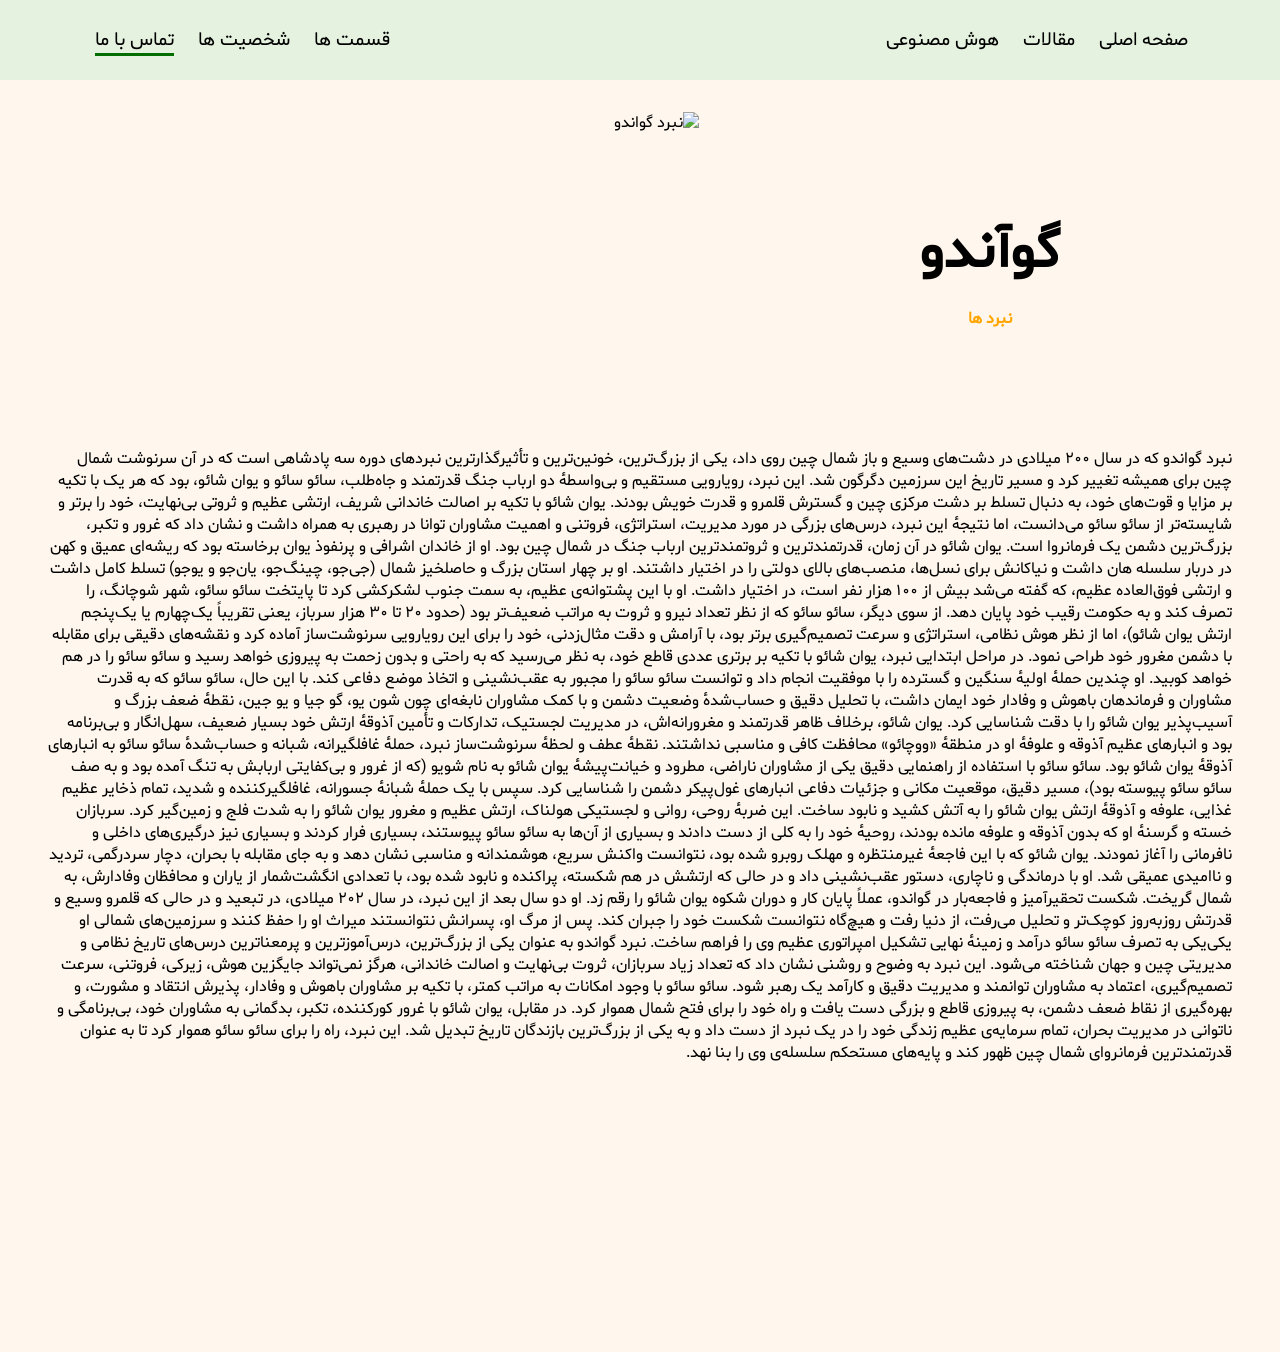
==== article/guando.html @ 6e1a5428 "Add files via upload" ====
<!doctype html>
<html lang="fa" dir="rtl">
  <head>
    <meta charset="UTF-8" />
    <meta name="viewport" content="width=device-width, initial-scale=1.0" />
    <meta name="theme-color" content="rgb(157, 218, 157)" />
    <meta name="description" content="نبرد گواندو" />
    <link rel="stylesheet" href="../style/article.css" />
    <link rel="canonical" href="https://threekingdom.ir/article/guando.html" />
    <script type="application/ld+json">
      {
        "@context": "https://schema.org",
        "@type": "Article",
        "headline": "نبرد گواندو",
        "description": "بررسی نبرد گواندو .",
        "inLanguage": "fa",
        "author": {
          "@type": "Organization",
          "name": "سه پادشاهی"
        },
        "publisher": {
          "@type": "Organization",
          "name": "سه پادشاهی"
        }
      }
    </script>

    <title>THREE KINGDOMS | نبرد گواندو</title>
  </head>
  <body>
    <div class="div">
      <header class="header">
        <div class="hed-1">
          <a href="../index.html" class="hed-1-c"
            >صفحه اصلی
            <div class="a-extra"></div
          ></a>
          <a href="../temp/veblog.html" class="hed-1-c"
            >مقالات
            <div class="a-extra"></div
          ></a>
          <a href="../temp/ai.html" class="hed-1-c"
            >هوش مصنوعی
            <div class="a-extra"></div
          ></a>
        </div>
        <div class="hed-2"></div>
        <div class="hed-1">
          <a href="../temp/episode.html" class="hed-1-c"
            >قسمت ها
            <div class="a-extra"></div
          ></a>
          <a href="../temp/persons.html" class="hed-1-c"
            >شخصیت ها
            <div class="a-extra"></div
          ></a>
          <a href="../temp/callus.html" class="hed-1-c"
            >تماس با ما
            <div class="a-extra ss"></div
          ></a>
        </div>
      </header>

      <div class="hola hidt"></div>
      <div class="panel w0">
        <div class="panel-titr">منو</div>
        <div class="panel-body">
          <a href="../index.html" class="hed-1-c sd">صفحه اصلی </a>
          <a href="../temp/veblog.html" class="hed-1-c sd">مقالات </a>
          <a href="../temp/ai.html" class="hed-1-c sd">هوش مصنوعی</a>
          <a href="../temp/episode.html" class="hed-1-c sd">قسمت ها </a>
          <a href="../temp/persons.html" class="hed-1-c sd">شخصیت ها </a
          ><a href="../temp/callus.html" class="hed-1-c sd">تماس با ما</a>
        </div>
      </div>
      <div class="panel-btn">
        <div class="panel-btn-child ca"></div>
        <div class="panel-btn-child cb"></div>
        <div class="panel-btn-child cc"></div>
      </div>

      <main class="main">
        <div class="art-hed">
          <div class="art-hed-1">
            <h1 class="art-hed-1-1">گوآندو</h1>
            <div class="art-hed-1-2">نبرد ها</div>
          </div>
          <img class="art-hed-2" src="../pict/t6.jpg" alt="نبرد گواندو" />
        </div>
        <p class="art-body">
          نبرد گواندو که در سال ۲۰۰ میلادی در دشت‌های وسیع و باز شمال چین روی
          داد، یکی از بزرگ‌ترین، خونین‌ترین و تأثیرگذارترین نبردهای دوره سه
          پادشاهی است که در آن سرنوشت شمال چین برای همیشه تغییر کرد و مسیر تاریخ
          این سرزمین دگرگون شد. این نبرد، رویارویی مستقیم و بی‌واسطهٔ دو ارباب
          جنگ قدرتمند و جاه‌طلب، سائو سائو و یوان شائو، بود که هر یک با تکیه بر
          مزایا و قوت‌های خود، به دنبال تسلط بر دشت مرکزی چین و گسترش قلمرو و
          قدرت خویش بودند. یوان شائو با تکیه بر اصالت خاندانی شریف، ارتشی عظیم و
          ثروتی بی‌نهایت، خود را برتر و شایسته‌تر از سائو سائو می‌دانست، اما
          نتیجهٔ این نبرد، درس‌های بزرگی در مورد مدیریت، استراتژی، فروتنی و
          اهمیت مشاوران توانا در رهبری به همراه داشت و نشان داد که غرور و تکبر،
          بزرگ‌ترین دشمن یک فرمانروا است. یوان شائو در آن زمان، قدرتمندترین و
          ثروتمندترین ارباب جنگ در شمال چین بود. او از خاندان اشرافی و پرنفوذ
          یوان برخاسته بود که ریشه‌ای عمیق و کهن در دربار سلسله هان داشت و
          نیاکانش برای نسل‌ها، منصب‌های بالای دولتی را در اختیار داشتند. او بر
          چهار استان بزرگ و حاصلخیز شمال (جی‌جو، چینگ‌جو، یان‌جو و یو‌جو) تسلط
          کامل داشت و ارتشی فوق‌العاده عظیم، که گفته می‌شد بیش از ۱۰۰ هزار نفر
          است، در اختیار داشت. او با این پشتوانه‌ی عظیم، به سمت جنوب لشکرکشی کرد
          تا پایتخت سائو سائو، شهر شوچانگ، را تصرف کند و به حکومت رقیب خود پایان
          دهد. از سوی دیگر، سائو سائو که از نظر تعداد نیرو و ثروت به مراتب
          ضعیف‌تر بود (حدود ۲۰ تا ۳۰ هزار سرباز، یعنی تقریباً یک‌چهارم یا
          یک‌پنجم ارتش یوان شائو)، اما از نظر هوش نظامی، استراتژی و سرعت
          تصمیم‌گیری برتر بود، با آرامش و دقت مثال‌زدنی، خود را برای این
          رویارویی سرنوشت‌ساز آماده کرد و نقشه‌های دقیقی برای مقابله با دشمن
          مغرور خود طراحی نمود. در مراحل ابتدایی نبرد، یوان شائو با تکیه بر
          برتری عددی قاطع خود، به نظر می‌رسید که به راحتی و بدون زحمت به پیروزی
          خواهد رسید و سائو سائو را در هم خواهد کوبید. او چندین حملهٔ اولیهٔ
          سنگین و گسترده را با موفقیت انجام داد و توانست سائو سائو را مجبور به
          عقب‌نشینی و اتخاذ موضع دفاعی کند. با این حال، سائو سائو که به قدرت
          مشاوران و فرماندهان باهوش و وفادار خود ایمان داشت، با تحلیل دقیق و
          حساب‌شدهٔ وضعیت دشمن و با کمک مشاوران نابغه‌ای چون شون یو، گو جیا و یو
          جین، نقطهٔ ضعف بزرگ و آسیب‌پذیر یوان شائو را با دقت شناسایی کرد. یوان
          شائو، برخلاف ظاهر قدرتمند و مغرورانه‌اش، در مدیریت لجستیک، تدارکات و
          تأمین آذوقهٔ ارتش خود بسیار ضعیف، سهل‌انگار و بی‌برنامه بود و انبارهای
          عظیم آذوقه و علوفهٔ او در منطقهٔ «وو‌چائو» محافظت کافی و مناسبی
          نداشتند. نقطهٔ عطف و لحظهٔ سرنوشت‌ساز نبرد، حملهٔ غافلگیرانه، شبانه و
          حساب‌شدهٔ سائو سائو به انبارهای آذوقهٔ یوان شائو بود. سائو سائو با
          استفاده از راهنمایی دقیق یکی از مشاوران ناراضی، مطرود و خیانت‌پیشهٔ
          یوان شائو به نام شویو (که از غرور و بی‌کفایتی اربابش به تنگ آمده بود و
          به صف سائو سائو پیوسته بود)، مسیر دقیق، موقعیت مکانی و جزئیات دفاعی
          انبارهای غول‌پیکر دشمن را شناسایی کرد. سپس با یک حملهٔ شبانهٔ جسورانه،
          غافلگیرکننده و شدید، تمام ذخایر عظیم غذایی، علوفه و آذوقهٔ ارتش یوان
          شائو را به آتش کشید و نابود ساخت. این ضربهٔ روحی، روانی و لجستیکی
          هولناک، ارتش عظیم و مغرور یوان شائو را به شدت فلج و زمین‌گیر کرد.
          سربازان خسته و گرسنهٔ او که بدون آذوقه و علوفه مانده بودند، روحیهٔ خود
          را به کلی از دست دادند و بسیاری از آن‌ها به سائو سائو پیوستند، بسیاری
          فرار کردند و بسیاری نیز درگیری‌های داخلی و نافرمانی را آغاز نمودند.
          یوان شائو که با این فاجعهٔ غیرمنتظره و مهلک روبرو شده بود، نتوانست
          واکنش سریع، هوشمندانه و مناسبی نشان دهد و به جای مقابله با بحران، دچار
          سردرگمی، تردید و ناامیدی عمیقی شد. او با درماندگی و ناچاری، دستور
          عقب‌نشینی داد و در حالی که ارتشش در هم شکسته، پراکنده و نابود شده بود،
          با تعدادی انگشت‌شمار از یاران و محافظان وفادارش، به شمال گریخت. شکست
          تحقیرآمیز و فاجعه‌بار در گواندو، عملاً پایان کار و دوران شکوه یوان
          شائو را رقم زد. او دو سال بعد از این نبرد، در سال ۲۰۲ میلادی، در تبعید
          و در حالی که قلمرو وسیع و قدرتش روزبه‌روز کوچک‌تر و تحلیل می‌رفت، از
          دنیا رفت و هیچ‌گاه نتوانست شکست خود را جبران کند. پس از مرگ او، پسرانش
          نتوانستند میراث او را حفظ کنند و سرزمین‌های شمالی او یکی‌یکی به تصرف
          سائو سائو درآمد و زمینهٔ نهایی تشکیل امپراتوری عظیم وی را فراهم ساخت.
          نبرد گواندو به عنوان یکی از بزرگ‌ترین، درس‌آموزترین و پرمعناترین
          درس‌های تاریخ نظامی و مدیریتی چین و جهان شناخته می‌شود. این نبرد به
          وضوح و روشنی نشان داد که تعداد زیاد سربازان، ثروت بی‌نهایت و اصالت
          خاندانی، هرگز نمی‌تواند جایگزین هوش، زیرکی، فروتنی، سرعت تصمیم‌گیری،
          اعتماد به مشاوران توانمند و مدیریت دقیق و کارآمد یک رهبر شود. سائو
          سائو با وجود امکانات به مراتب کمتر، با تکیه بر مشاوران باهوش و وفادار،
          پذیرش انتقاد و مشورت، و بهره‌گیری از نقاط ضعف دشمن، به پیروزی قاطع و
          بزرگی دست یافت و راه خود را برای فتح شمال هموار کرد. در مقابل، یوان
          شائو با غرور کورکننده، تکبر، بدگمانی به مشاوران خود، بی‌برنامگی و
          ناتوانی در مدیریت بحران، تمام سرمایه‌ی عظیم زندگی خود را در یک نبرد از
          دست داد و به یکی از بزرگ‌ترین بازندگان تاریخ تبدیل شد. این نبرد، راه
          را برای سائو سائو هموار کرد تا به عنوان قدرتمندترین فرمانروای شمال چین
          ظهور کند و پایه‌های مستحکم سلسله‌ی وی را بنا نهد.
        </p>
      </main>
    </div>
    <div class="space"></div>
    <footer class="footer">
      <div class="footer-hed">
        <div class="footer-hed-pic"></div>
      </div>

      <div class="footer-dad">
        <div class="footer-1">
          <div class="footer-1-hed">
            <div class="footer-1-hed-cer"></div>
            <div class="footer-1-hed-name">راه های ارتباطی</div>
          </div>
          <div class="footer-1-body">
            <div class="footer-1-body-ch">
              <div
                class="footer-1-body-ch-1"
                style="
                  background-image: url(&quot;../pngpic/phone.png&quot;);
                  background-size: cover;
                "
              ></div>
              <div class="footer-1-body-ch-2">09302745553</div>
            </div>
            <div class="footer-1-body-ch">
              <div
                class="footer-1-body-ch-1"
                style="
                  background-image: url(&quot;../pngpic/email.png&quot;);
                  background-size: cover;
                "
              ></div>
              <div class="footer-1-body-ch-2">mohsen2351fazeli@gmail.com</div>
            </div>
          </div>
        </div>
        <div class="footer-1">
          <div class="footer-1-hed">
            <div class="footer-1-hed-cer"></div>
            <div class="footer-1-hed-name">شبکه های اجتماعی</div>
          </div>
          <div class="footer-1-body">
            <div class="footer-1-body-ch">
              <div
                class="footer-1-body-ch-1"
                style="
                  background-image: url(&quot;../pngpic/tel.png&quot;);
                  background-size: cover;
                "
              ></div>
              <div dir="ltr" class="footer-1-body-ch-2">@zhuge_liang208</div>
            </div>
            <div class="footer-1-body-ch">
              <div
                class="footer-1-body-ch-1"
                style="
                  background-image: url(&quot;../pngpic/insta.png&quot;);
                  background-size: cover;
                "
              ></div>
              <div dir="ltr" class="footer-1-body-ch-2">mohsen2351fazeli</div>
            </div>
            <div class="footer-1-body-ch">
              <div
                class="footer-1-body-ch-1"
                style="
                  background-image: url(&quot;../pngpic/lin.png&quot;);
                  background-size: cover;
                "
              ></div>
              <div dir="ltr" class="footer-1-body-ch-2">mohsenfazeli</div>
            </div>
            <div class="footer-1-body-ch">
              <div
                class="footer-1-body-ch-1"
                style="
                  background-image: url(&quot;../pngpic/eitaa.png&quot;);
                  background-size: cover;
                "
              ></div>
              <div dir="ltr" class="footer-1-body-ch-2">@zhugeliang</div>
            </div>
          </div>
        </div>

        <div class="footer-2">
          <div class="footer-2-1">©کلیه حقوق مادی و معنوی سایت محفوظ است.</div>
          <div class="footer-2-2">ساخته شده توسط محسن فاضلی</div>
        </div>
      </div>
      <div class="footer-picpng">
        <div class="footer-picpng-pic"></div>
      </div>
    </footer>

    <script src="../script/article.js"></script>
  </body>
</html>
---- style/article.css ----
* {
  margin: 0;
  font-family: "shabnam";
}
@font-face {
  font-family: "shabnam";
  src: url("../style/Shabnam.woff2");
}
body {
  background-color: rgb(255, 247, 237);
  cursor: default;
  position: relative;
}
a {
  color: black;
  text-decoration: none;
}
.div {
  background-color: rgb(255, 247, 237);
  position: relative;
}
.seo {
  display: none;
}
h2,
h3 {
  font-weight: 100;
  font-size: 1rem;
}
.img {
  position: absolute;
  inset: 0;
  width: 100%;
  height: 100%;
  object-fit: cover;
}

.header {
  height: 5rem;
  background-color: rgb(228, 242, 223);
  display: flex;
  justify-content: space-between;
  align-items: center;
  position: sticky;
  top: 0;
  z-index: 1000;
  transition: all 500ms;
}
.hed-1 {
  display: flex;
  align-items: center;
  justify-content: center;
  width: 40%;
  gap: 1.5rem;
  font-size: 1.2rem;
}
.hed-1-c {
  position: relative;
}
.hed-1-c:hover .a-extra {
  cursor: pointer;
  width: 100%;
  transition: all 300ms;
}
.hed-2 {
  background-image: url("../pic/head.png");
  background-size: contain;
  height: 4rem;
  width: 20.3rem;
}
.a-extra {
  position: absolute;
  height: 2.5px;
  background-color: rgb(0, 111, 0);
  width: 0;
  transition: all 300ms;
}
.ss {
  width: 100%;
}
.panel-btn {
  position: fixed;
  width: 1.5rem;
  height: 1rem;
  top: 1.5rem;
  right: 1rem;
  display: flex;
  flex-direction: column;
  justify-content: space-between;
  align-items: center;
  transition: all 600ms;
  z-index: 100000000000000000000000000000000000000000000000000000000000000000000000000000000;
  display: none;
}
.panel-btn-child {
  width: 1.5rem;
  height: 0.2rem;
  background-color: orange;
  position: relative;
  z-index: 100000000000000000000000000000000000000000000000000000000000000000000000000000000;
  transition: all 600ms;
}
.t {
  top: calc(3.5rem / 2 - 0.5rem);
  transition: all 600ms;
}
.hola {
  position: fixed;
  top: 0;
  right: 0;
  width: 100%;
  height: 100%;
  background-color: rgba(0, 0, 0, 0.4);
  z-index: 100000000000000000000000000000000000000000000000000000000000000;
  transition: all 600ms;
}
.panel {
  position: fixed;
  height: 100vh;
  width: 15rem;
  right: 0;
  top: 0;
  z-index: 100000000000000000000000000000000000000000000000000000000000000000;
  background-color: rgb(255, 247, 237);
  transition: all 600ms;
  overflow: hidden;

  display: flex;
  flex-direction: column;
}
.panel-titr {
  margin: 1rem 1rem 0 0;
  font-size: 1.4rem;
  font-weight: bold;
  color: orange;
}
.panel-body {
  margin-top: 2rem;
  display: flex;
  flex-direction: column;
  gap: 0.7rem;
  padding-right: 1rem;
  padding-left: 1rem;

  min-width: 10rem;
}
.sd {
  border-bottom: solid 1px rgb(169, 208, 127);
  padding-bottom: 0.3rem;
}
.w0 {
  width: 0%;
  transition: all 600ms;
}
.hidt {
  display: none;
  transition: all 600ms;
}
.r12 {
  right: 12.5rem;
  transition: all 600ms;
}
.cat {
  position: absolute;
  top: 0.4rem;
  transform: rotate(45deg);
  transform-origin: center;
  transition: all 600ms;
}
.cct {
  position: absolute;
  top: 0.4rem;
  transform: rotate(-45deg);
  transform-origin: center;
  transition: all 600ms;
}

.space {
  height: 16rem;
  background: transparent;
}
/* footer */
.footer {
  position: fixed;
  height: 16rem;
  width: 100%;
  bottom: 0;
  z-index: -3;
  background-color: rgb(228, 242, 223);
  display: flex;
  flex-direction: column;
}
.footer-hed-pic {
  height: 3rem;
  width: calc(3rem * 5.07);
  background-image: url("../pic/head.png");
  background-size: cover;
  margin: 1rem 1rem 0 0;
}
.footer-dad {
  display: flex;
  padding: 1rem 1rem 0 0;
  gap: 5rem;
}
.footer-1 {
  display: flex;
  flex-direction: column;
}
.footer-1-hed {
  display: flex;
  gap: 0.5rem;
  align-items: center;
}
.footer-1-hed-cer {
  width: 1.4rem;
  height: 0.3rem;
  background-color: orange;
  border-radius: 99999px;
}
.footer-1-hed-name {
  color: #1e641e;
  font-size: 1.1rem;
}
.footer-1-body {
  margin-top: 1rem;
  display: flex;
  flex-direction: column;
  gap: 0.5rem;
}
.footer-1-body-ch {
  display: flex;
  gap: 0.4rem;
  align-items: center;
}
.footer-1-body-ch-1 {
  width: 1.3rem;
  height: 1.3rem;
  border-radius: 99999px;
}
.footer-1-body-ch-2 {
  color: #1e641e;
}
.footer-2 {
  height: 100%;
  display: flex;
  flex-direction: column;
  justify-content: center;
  gap: 0.7rem;
}
.footer-2-1 {
  color: #007400;
}
.footer-2-2 {
  color: orange;
  font-size: 0.8rem;
  margin-right: 1rem;
}
.footer-picpng {
  position: absolute;
  left: 0;
  height: 100%;
  display: flex;
  align-items: center;
}
.footer-picpng-pic {
  width: 14rem;
  height: 14rem;
  background-image: url("../poster/li.png");
  background-size: cover;
  margin-left: 1rem;
}
.h4 {
  height: 4rem;
  transition: all 500ms;
}
.t {
  top: calc(3.5rem / 2 - 0.5rem);
  transition: all 600ms;
}
.art-hed {
  display: flex;
  justify-content: space-evenly;
  margin-top: 2rem;
  height: 20rem;
}
.art-hed-2 {
  object-fit: cover;
  width: 30rem;
  height: 20rem;
  border-radius: 0.3rem;
}
.art-hed-1 {
  display: flex;
  flex-direction: column;
  height: 100%;
  justify-content: center;
  gap: 1rem;
  text-align: center;
}
.art-hed-1-1 {
  font-size: 3.5rem;
}
.art-hed-1-2 {
  color: orange;
  font-weight: 900;
}
.art-body {
  margin: 1rem 3rem 2rem 3rem;
}
@media all and (max-width: 500px) {
  .header {
    justify-content: center;
    height: 4rem;
  }
  .hed-1 {
    display: none;
  }
  .hed-2 {
    width: 15.2rem;
    height: 3rem;
  }
  .h4 {
    height: 3.5rem;
  }
  .panel-btn {
    display: flex;
  }

  .space {
    height: 30rem;
  }
  .footer {
    position: fixed;
    height: 30rem;
    width: 100%;
    bottom: 0;
    z-index: -3;
    background-color: rgb(228, 242, 223);
    display: flex;
    flex-direction: column;
  }
  .footer-dad {
    display: flex;
    flex-direction: column;
    padding: 1rem 1rem 0 0;
    gap: 2rem;
  }
  .footer-picpng-pic {
    position: absolute;
    width: 10rem;
    height: 10rem;
    left: 0;
    top: 13rem;
  }
  .art-hed {
    flex-direction: column-reverse;
    height: auto;
    align-items: center;
  }
  .art-hed-2 {
    width: 24rem;
    height: 16rem;
  }
  .art-body {
    margin: 1rem 1rem 2rem 1rem;
    text-align: center;
    font-size: 0.9rem;
  }
  .art-hed-1-1 {
    font-size: 3rem;
  }
}
.sh {
  color: orange;
  text-decoration: underline;
  margin: 0 0.1rem 0 0.1rem;
}
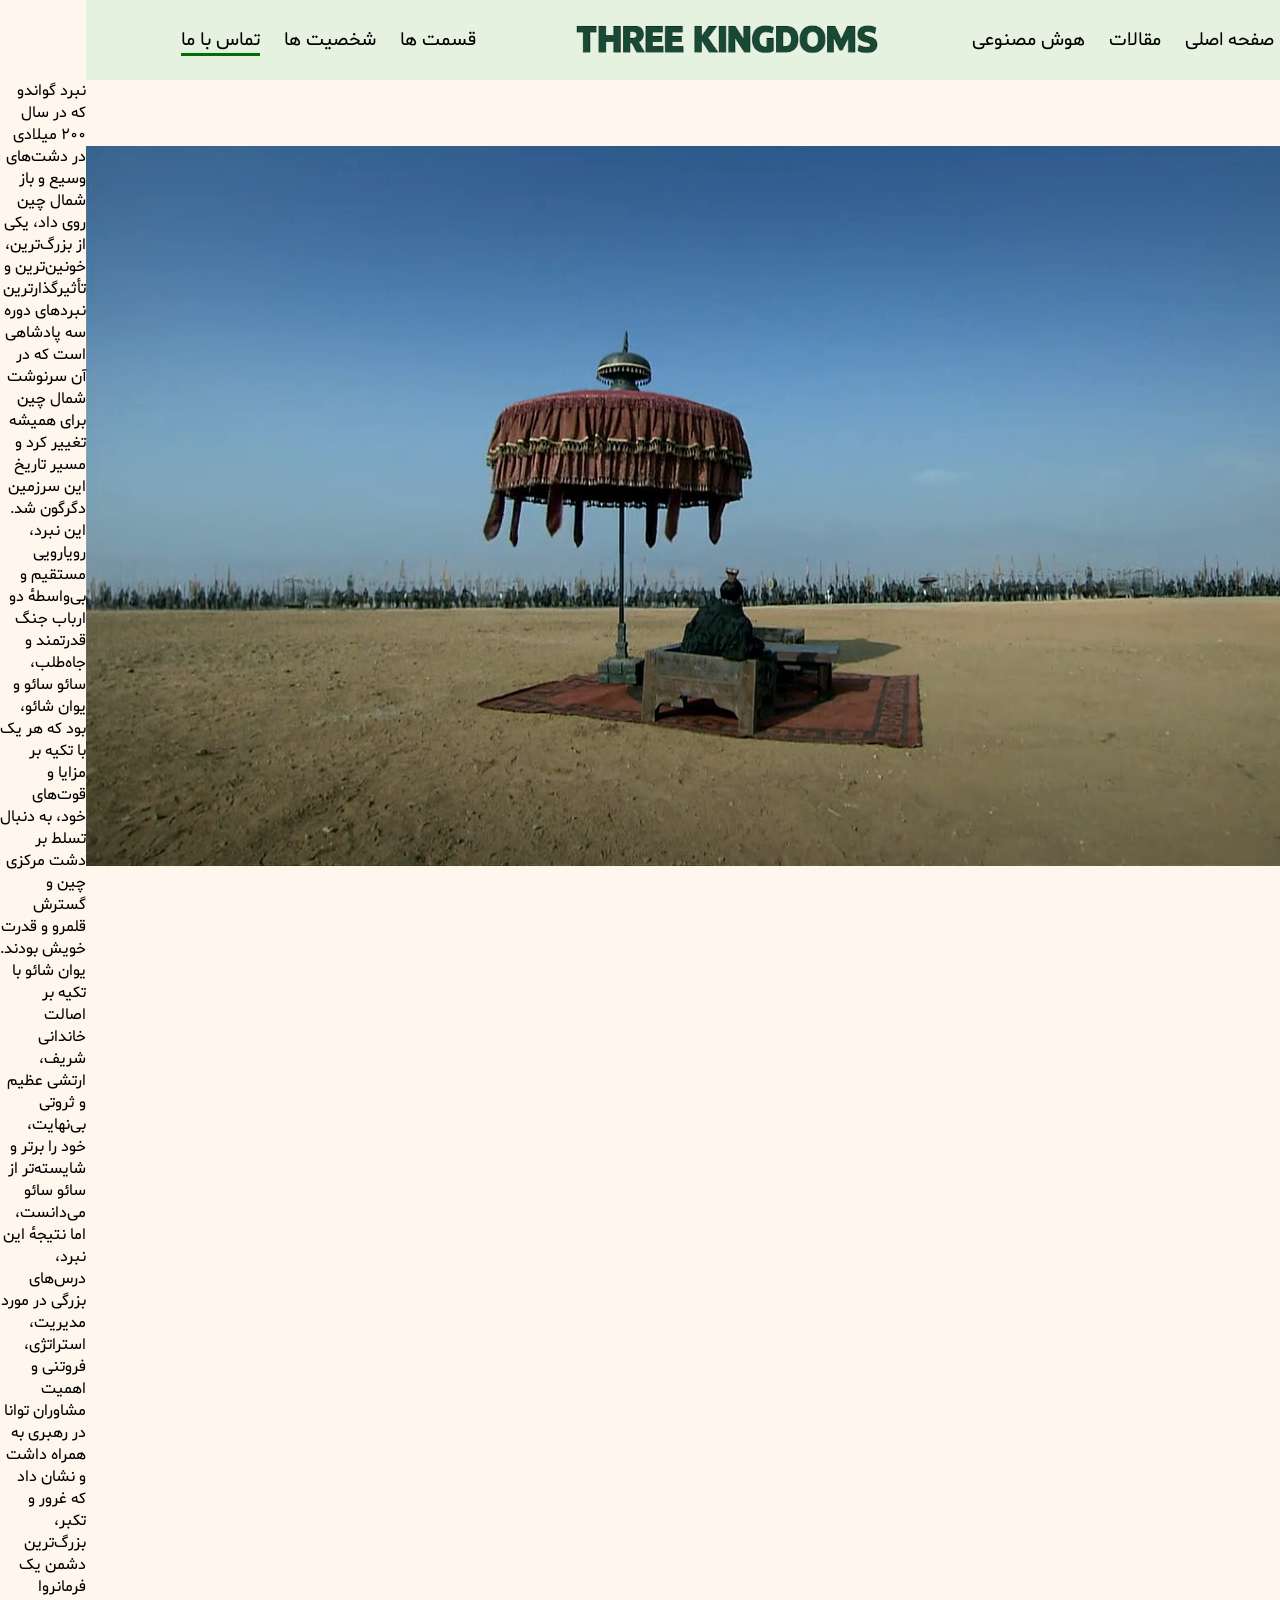
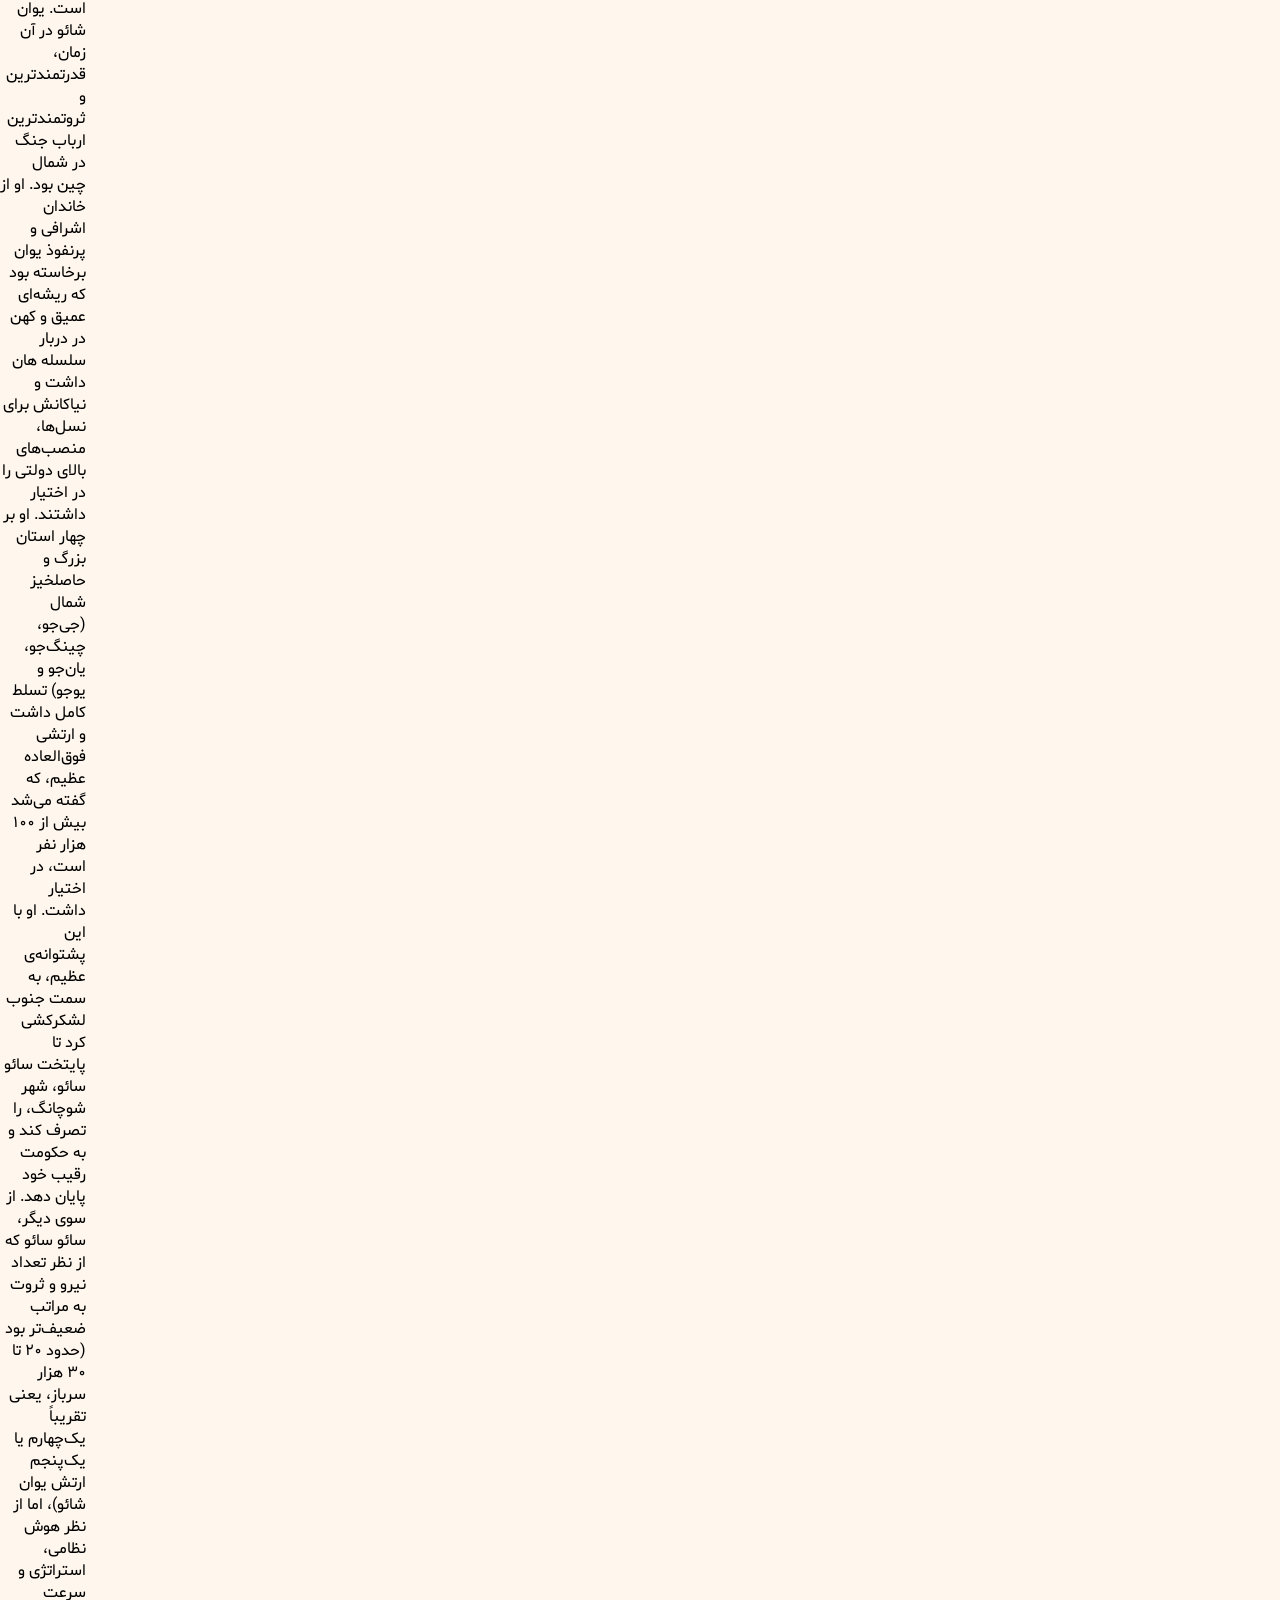
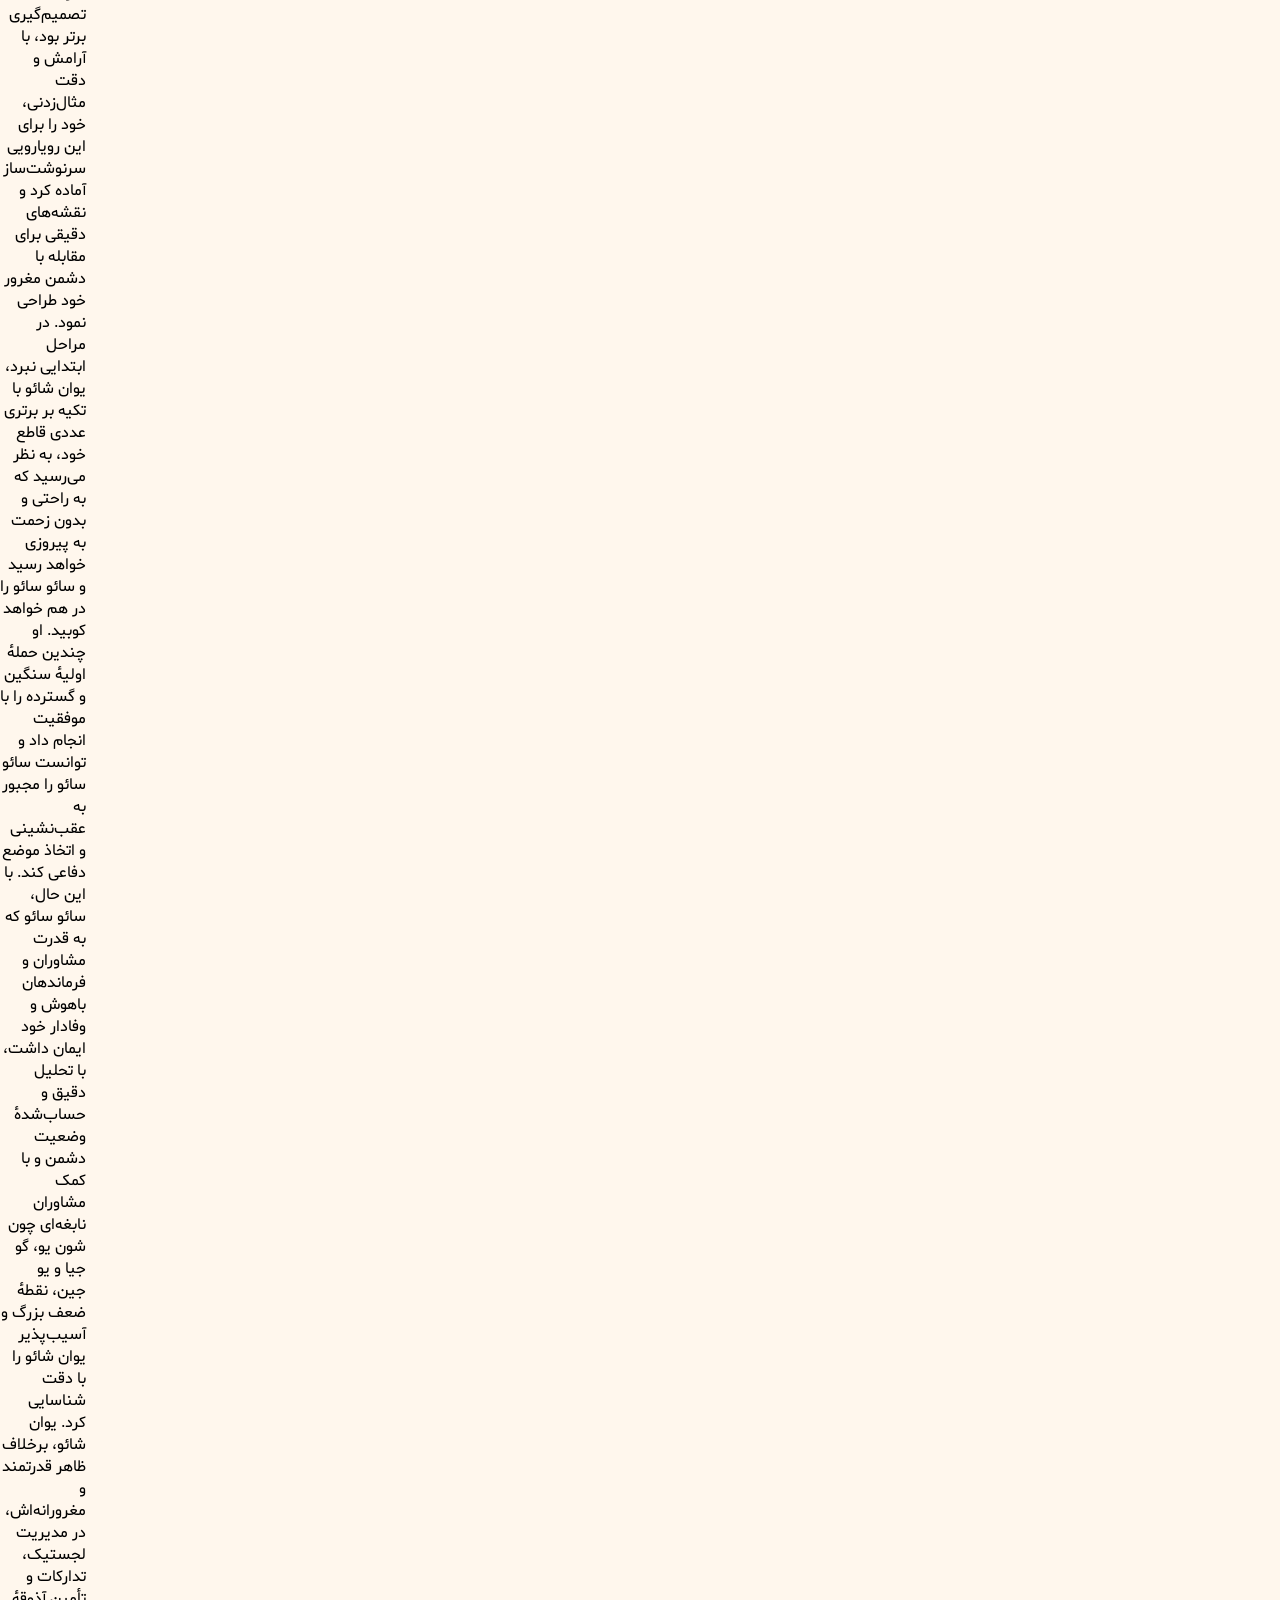
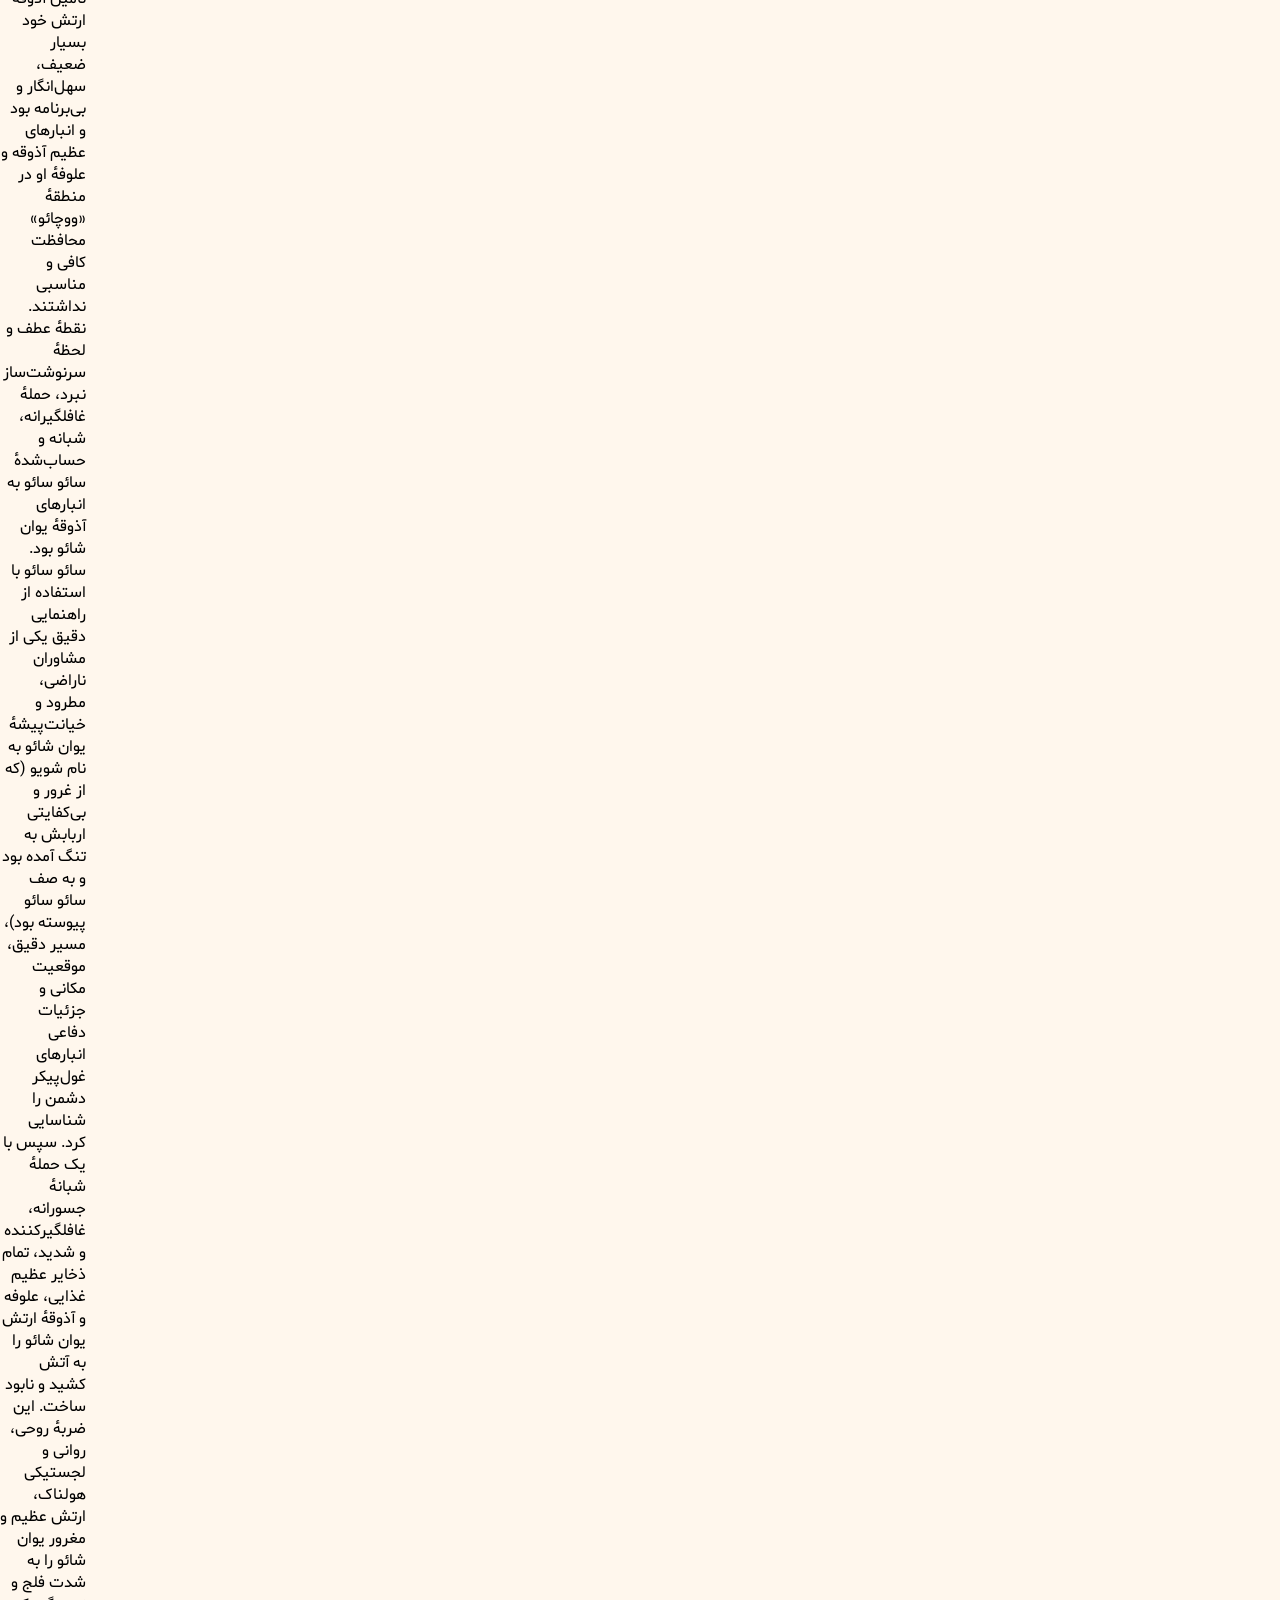
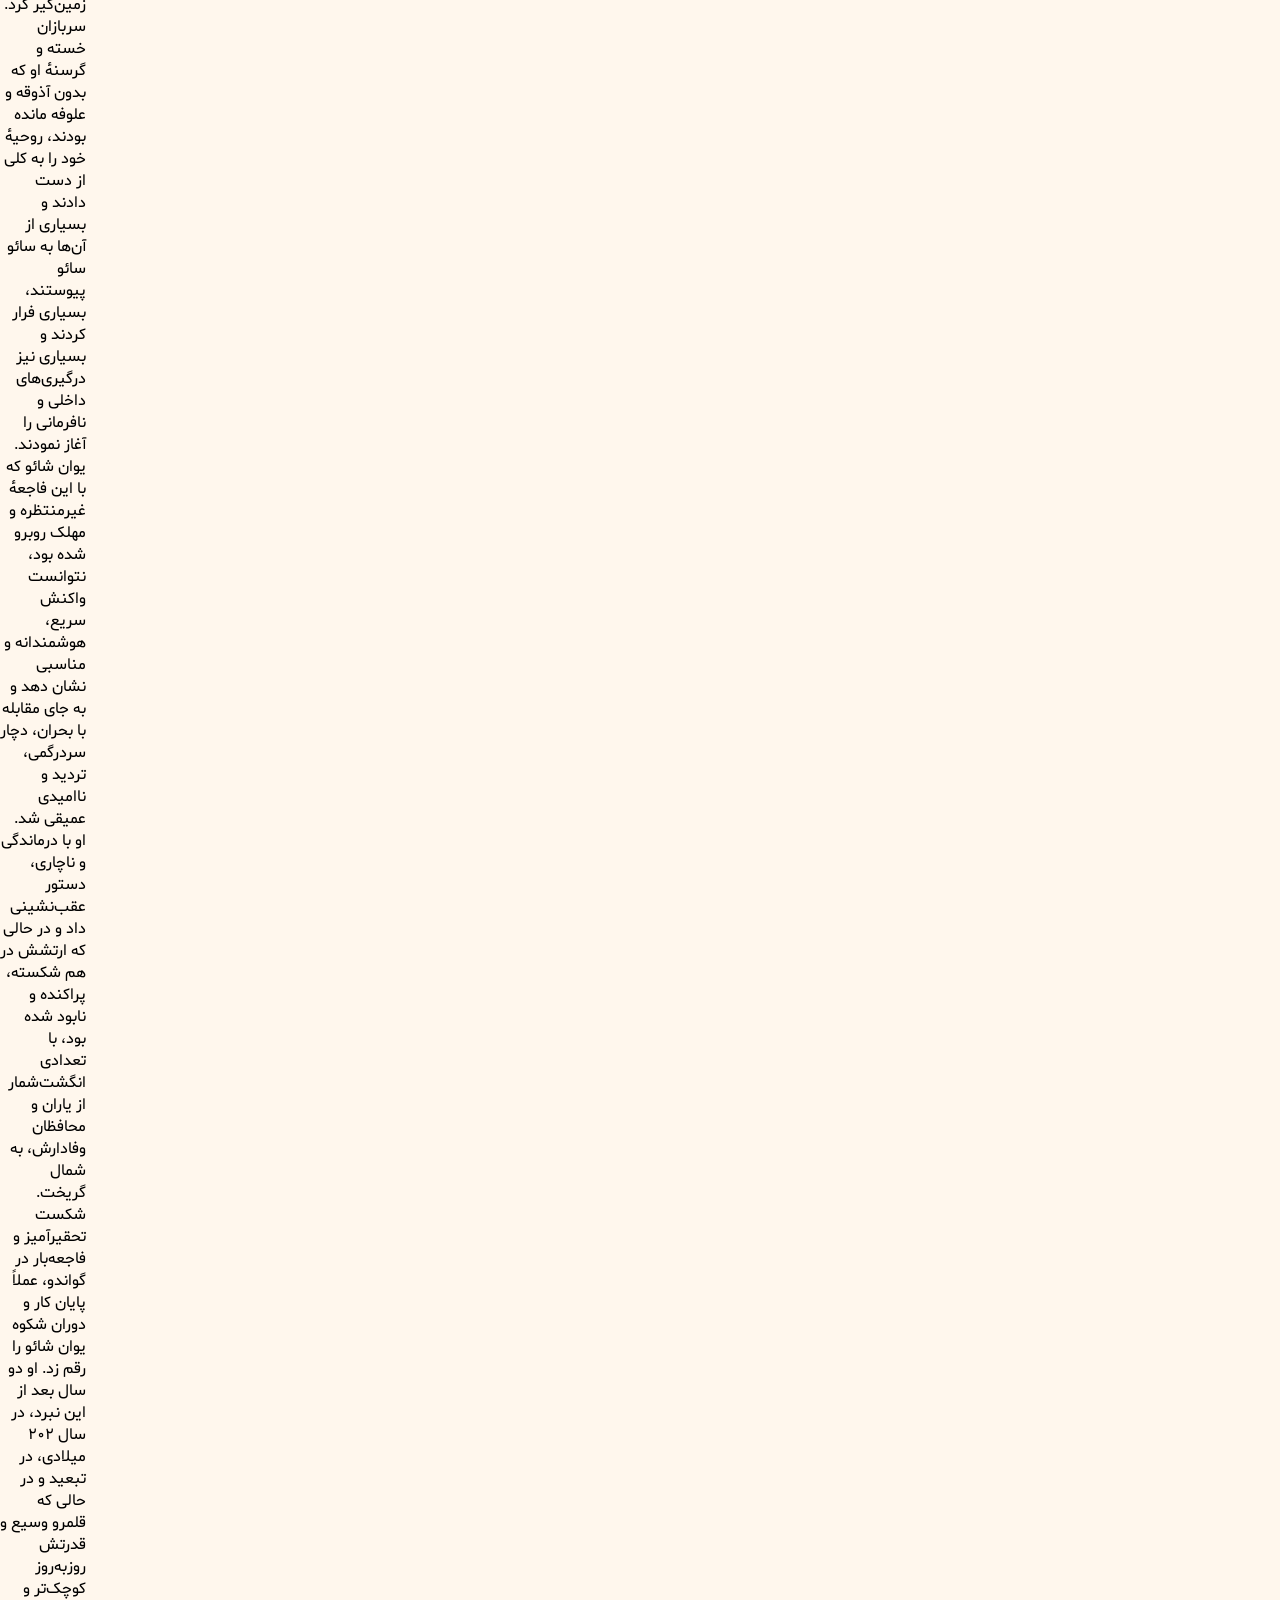
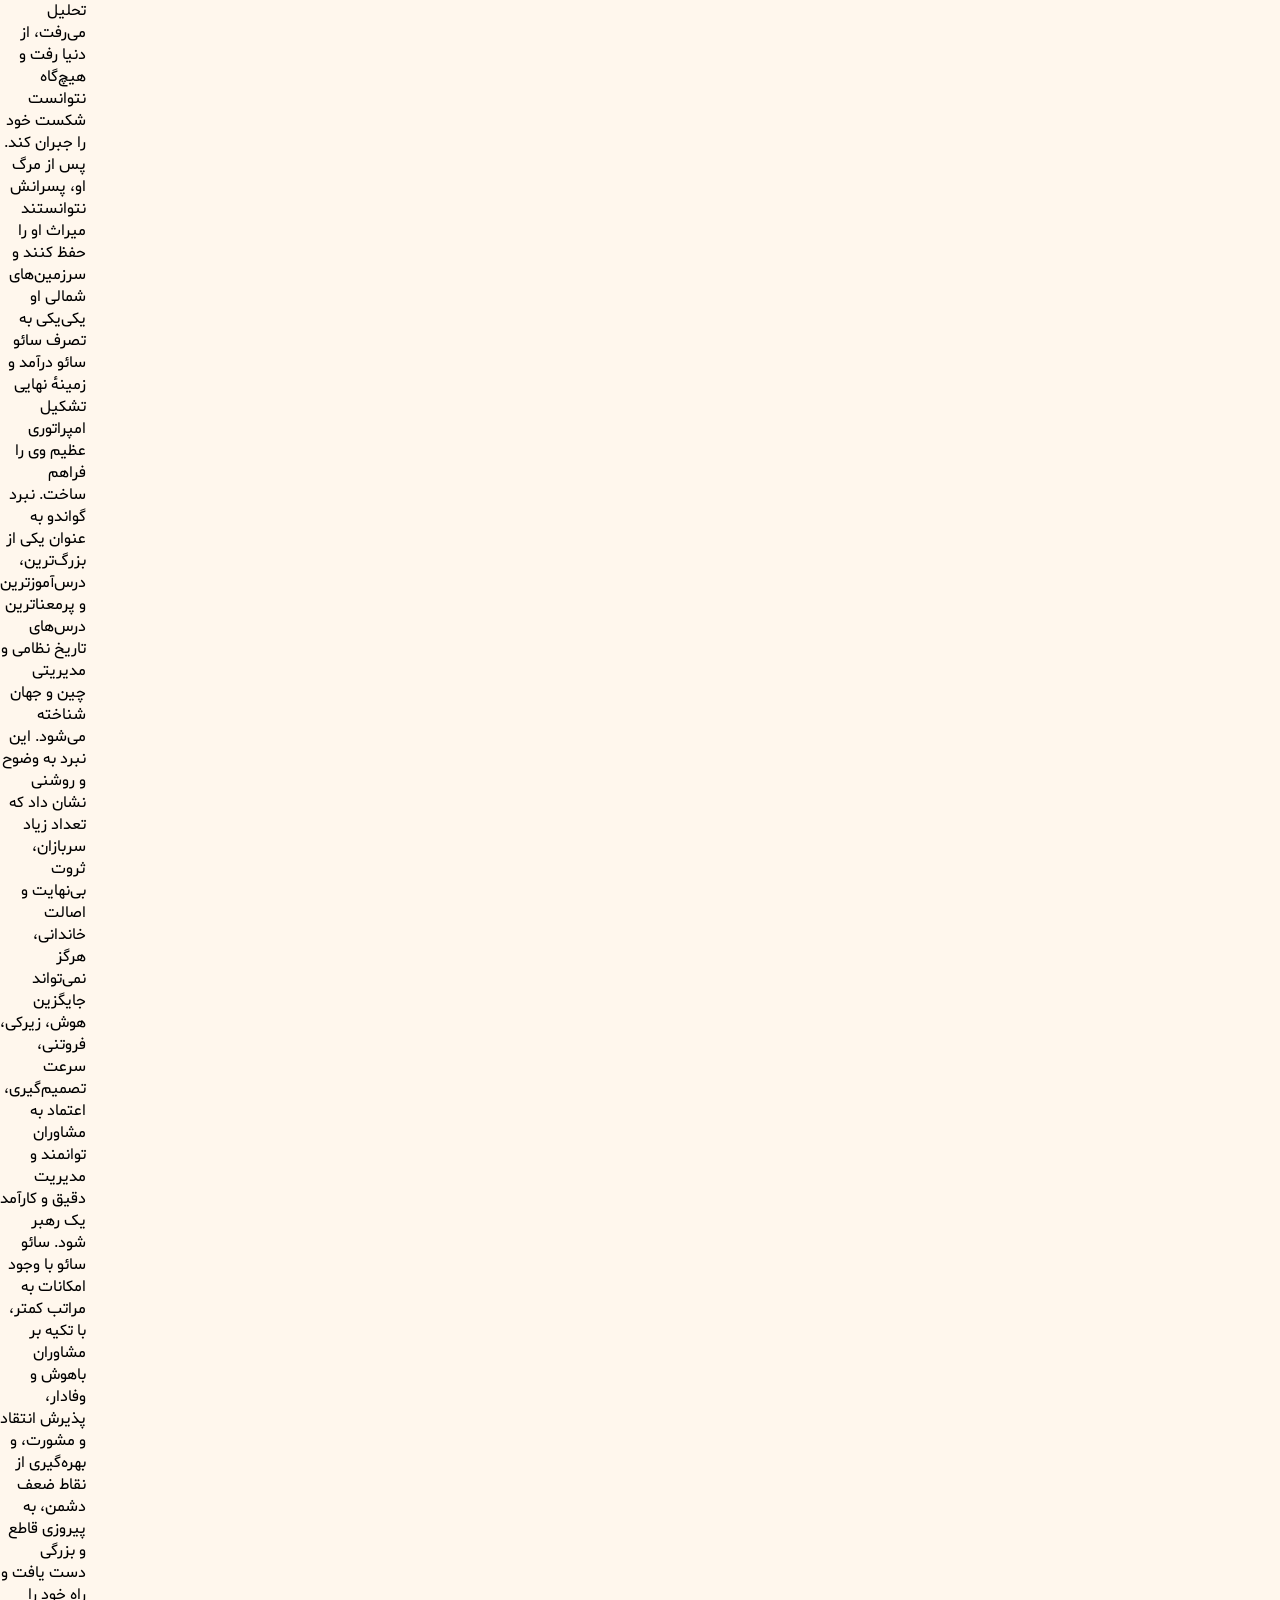
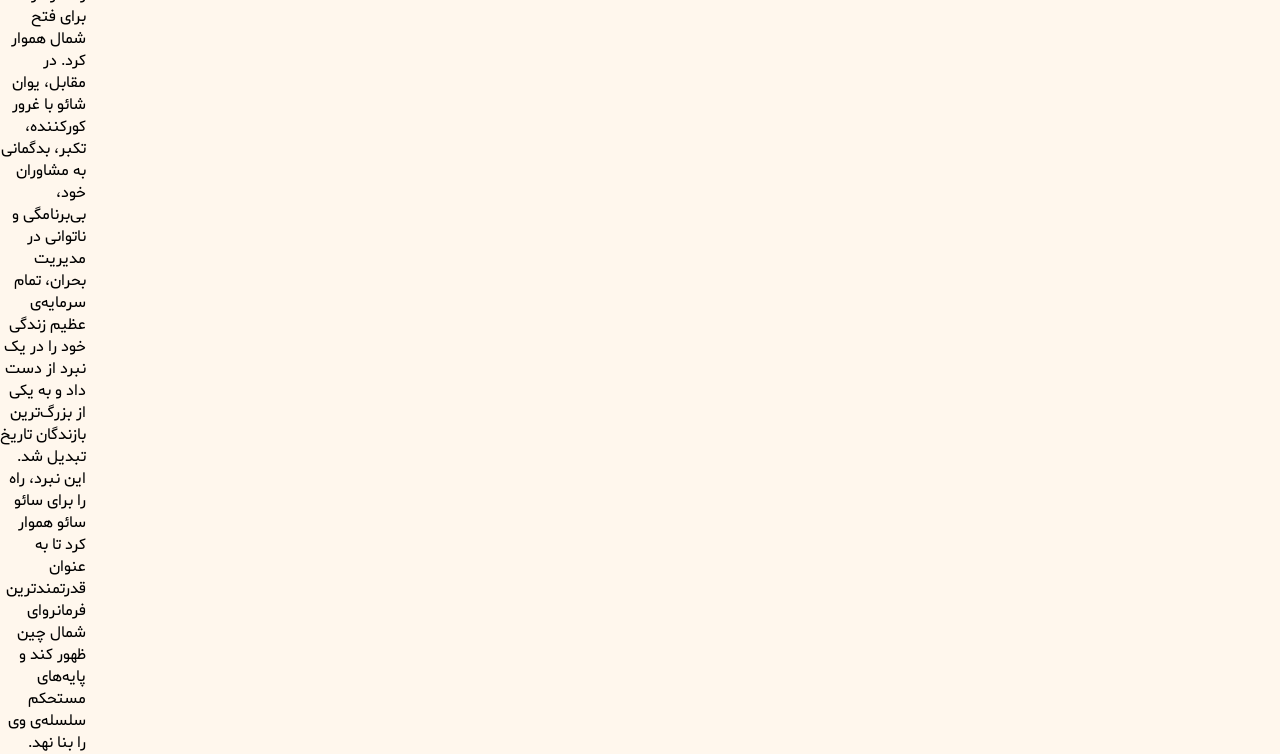
==== commit 05889ee4: "Update guando.html" ====
--- a/article/guando.html
+++ b/article/guando.html
@@ -2,11 +2,13 @@
 <html lang="fa" dir="rtl">
   <head>
     <meta charset="UTF-8" />
+    <link rel="icon" type="image/jpeg" href="./poster/li.png" />
+    <meta name="robots" content="index, follow, max-image-preview:large" />
     <meta name="viewport" content="width=device-width, initial-scale=1.0" />
     <meta name="theme-color" content="rgb(157, 218, 157)" />
     <meta name="description" content="نبرد گواندو" />
     <link rel="stylesheet" href="../style/article.css" />
-    <link rel="canonical" href="https://threekingdom.ir/article/guando.html" />
+    <link rel="canonical" href="https://three-kingdom.ir/article/guando.html" />
     <script type="application/ld+json">
       {
         "@context": "https://schema.org",
--- a/style/article.css
+++ b/style/article.css
@@ -18,21 +18,6 @@
 .div {
   background-color: rgb(255, 247, 237);
   position: relative;
-}
-.seo {
-  display: none;
-}
-h2,
-h3 {
-  font-weight: 100;
-  font-size: 1rem;
-}
-.img {
-  position: absolute;
-  inset: 0;
-  width: 100%;
-  height: 100%;
-  object-fit: cover;
 }
 
 .header {
@@ -277,36 +262,207 @@
   top: calc(3.5rem / 2 - 0.5rem);
   transition: all 600ms;
 }
-.art-hed {
-  display: flex;
-  justify-content: space-evenly;
+.main {
+  display: flex;
+  height: calc(100vh - 5rem);
+}
+.main-1 {
+  width: 20%;
+  background: transparent;
+}
+.main-2 {
+  width: 60%;
+  border-left: solid rgb(255, 211, 129) 2px;
+  border-right: solid rgb(255, 211, 129) 2px;
+  display: flex;
+  flex-direction: column;
+  overflow: scroll;
+  position: relative;
+  background-color: rgb(255, 247, 237);
+}
+.main-2::-webkit-scrollbar {
+  display: none;
+}
+.ques {
+  width: 20rem;
+  height: 3.5rem;
+  border: solid orange 1.5px;
+  background-color: #fff0d7;
+  border-radius: 0.7rem;
+  color: rgb(110, 110, 110);
+  padding-right: 3rem;
+  outline: none;
+  font-size: 1.1rem;
+}
+.zhuge {
+  position: absolute;
+  top: 20%;
+  left: 50%;
+  transform: translateX(-50%);
+  font-size: 5rem;
+  color: transparent;
+  background-image: linear-gradient(90deg, orange, rgb(0, 165, 0));
+  font-weight: bolder;
+  background-clip: text;
+}
+.under-zhuge {
+  position: absolute;
+  top: 40%;
+  left: 50%;
+  transform: translateX(-50%);
+  text-align: center;
+  font-size: 1rem;
+  color: rgb(92, 84, 69);
+}
+.wwe {
+  width: 100%;
+  display: flex;
+  flex-direction: column;
+}
+.input-dad {
+  position: absolute;
+  display: flex;
+  align-items: center;
+  top: 60%;
+  left: 50%;
+  transform: translateX(-50%) translateY(-50%);
+  transition: all 300ms;
+  z-index: 5;
+}
+.send-btn {
+  position: absolute;
+  width: 1.5rem;
+  height: 1.5rem;
+  border-radius: 9999999px;
+  background-color: orange;
+  margin-right: 0.75rem;
+  opacity: 0.5;
+  display: flex;
+  justify-content: center;
+  align-items: center;
+  gap: 0;
+}
+.send-btn:hover {
+  cursor: pointer;
+}
+.one {
+  width: 0.5rem;
+  height: 0.5rem;
+  position: absolute;
+  top: 50%;
+  left: 50%;
+  transform: translateX(-50%) translateY(-50%) rotate(-45deg);
+  border-top: solid white 3px;
+  border-right: solid white 3px;
+  border-top-right-radius: 0.2rem;
+}
+.two {
+  position: absolute;
+  height: 0.8rem;
+  width: 3px;
+  background-color: white;
+  top: 50%;
+  left: 50%;
+  transform: translateX(-40%) translateY(-40%);
+}
+.o1 {
+  opacity: 1;
+}
+.three {
+  width: 0.8rem;
+  height: 0.8rem;
+  border-radius: 9999px;
+  border-top: solid white 3px;
+  border-bottom: solid orange 3px;
+  border-right: solid white 3px;
+  border-left: solid orange 3px;
+  animation: ani 800ms infinite linear;
+}
+.ani {
+  animation: ani 800ms infinite linear;
+}
+.bottom {
+  top: 92%;
+  transition: all 300ms;
+  position: fixed;
+}
+.jale {
+  position: fixed;
+  width: 100%;
+  bottom: 0;
+  height: 6rem;
+  background-image: linear-gradient(
+    180deg,
+    transparent 0%,
+    rgb(255, 247, 237) 50%
+  );
+}
+.u {
+  position: absolute;
+  bottom: -1rem;
+  font-size: 0.6rem;
+  right: 50%;
+  transform: translateX(50%);
+}
+.right {
+  width: fit-content;
+  max-width: 12rem;
+  word-wrap: break-word;
+  text-align: start;
+  height: auto;
+  padding: 0.4rem;
+  margin-right: 2rem;
   margin-top: 2rem;
-  height: 20rem;
-}
-.art-hed-2 {
-  object-fit: cover;
-  width: 30rem;
-  height: 20rem;
-  border-radius: 0.3rem;
-}
-.art-hed-1 {
-  display: flex;
-  flex-direction: column;
-  height: 100%;
-  justify-content: center;
-  gap: 1rem;
-  text-align: center;
-}
-.art-hed-1-1 {
-  font-size: 3.5rem;
-}
-.art-hed-1-2 {
-  color: orange;
-  font-weight: 900;
-}
-.art-body {
-  margin: 1rem 3rem 2rem 3rem;
-}
+  border-radius: 0.7rem;
+  background-color: #7dc27d;
+  color: rgb(255, 255, 255);
+}
+.left {
+  width: fit-content;
+  max-width: 60%;
+  word-wrap: break-word;
+  text-align: start;
+  height: auto;
+  padding: 0.4rem;
+  margin-left: 2rem;
+  margin-top: 2rem;
+  align-self: flex-end;
+}
+.pending {
+  padding: 0;
+  width: 0.5rem;
+  height: 0.5rem;
+  border-radius: 9999px;
+  background-color: #7dc27d;
+  animation: pend 1500ms infinite linear;
+}
+.spy {
+  width: 100%;
+  min-height: 10rem;
+}
+@keyframes ani {
+  0% {
+    rotate: 0;
+  }
+  100% {
+    rotate: 360deg;
+  }
+}
+@keyframes pend {
+  0% {
+    background-color: #7dc27d;
+    scale: 1;
+  }
+  50% {
+    background-color: #007400;
+    scale: 2;
+  }
+  100% {
+    background-color: #7dc27d;
+    scale: 1;
+  }
+}
+
 @media all and (max-width: 500px) {
   .header {
     justify-content: center;
@@ -352,26 +508,55 @@
     left: 0;
     top: 13rem;
   }
-  .art-hed {
-    flex-direction: column-reverse;
-    height: auto;
-    align-items: center;
-  }
-  .art-hed-2 {
-    width: 24rem;
-    height: 16rem;
-  }
-  .art-body {
-    margin: 1rem 1rem 2rem 1rem;
-    text-align: center;
-    font-size: 0.9rem;
-  }
-  .art-hed-1-1 {
+  .main-1 {
+    display: none;
+  }
+  .main-2 {
+    width: 100%;
+    border: none;
+  }
+  .zhuge {
     font-size: 3rem;
   }
-}
-.sh {
-  color: orange;
-  text-decoration: underline;
-  margin: 0 0.1rem 0 0.1rem;
-}
+  .ques {
+    width: 15rem;
+  }
+  .u {
+    font-size: 0.4rem;
+  }
+  .right {
+    margin-right: 1rem;
+    margin-top: 1rem;
+  }
+  .left {
+    margin-left: 1rem;
+    margin-top: 1rem;
+
+    max-width: 90%;
+  }
+  .under-zhuge {
+    top: 35%;
+    width: 80%;
+  }
+}
+body::-webkit-scrollbar {
+  display: none;
+}
+.hidden {
+  display: none;
+}
+.seo {
+  display: none;
+}
+h2,
+h3 {
+  font-weight: 100;
+  font-size: 1rem;
+}
+.img {
+  position: absolute;
+  inset: 0;
+  width: 100%;
+  height: 100%;
+  object-fit: cover;
+}
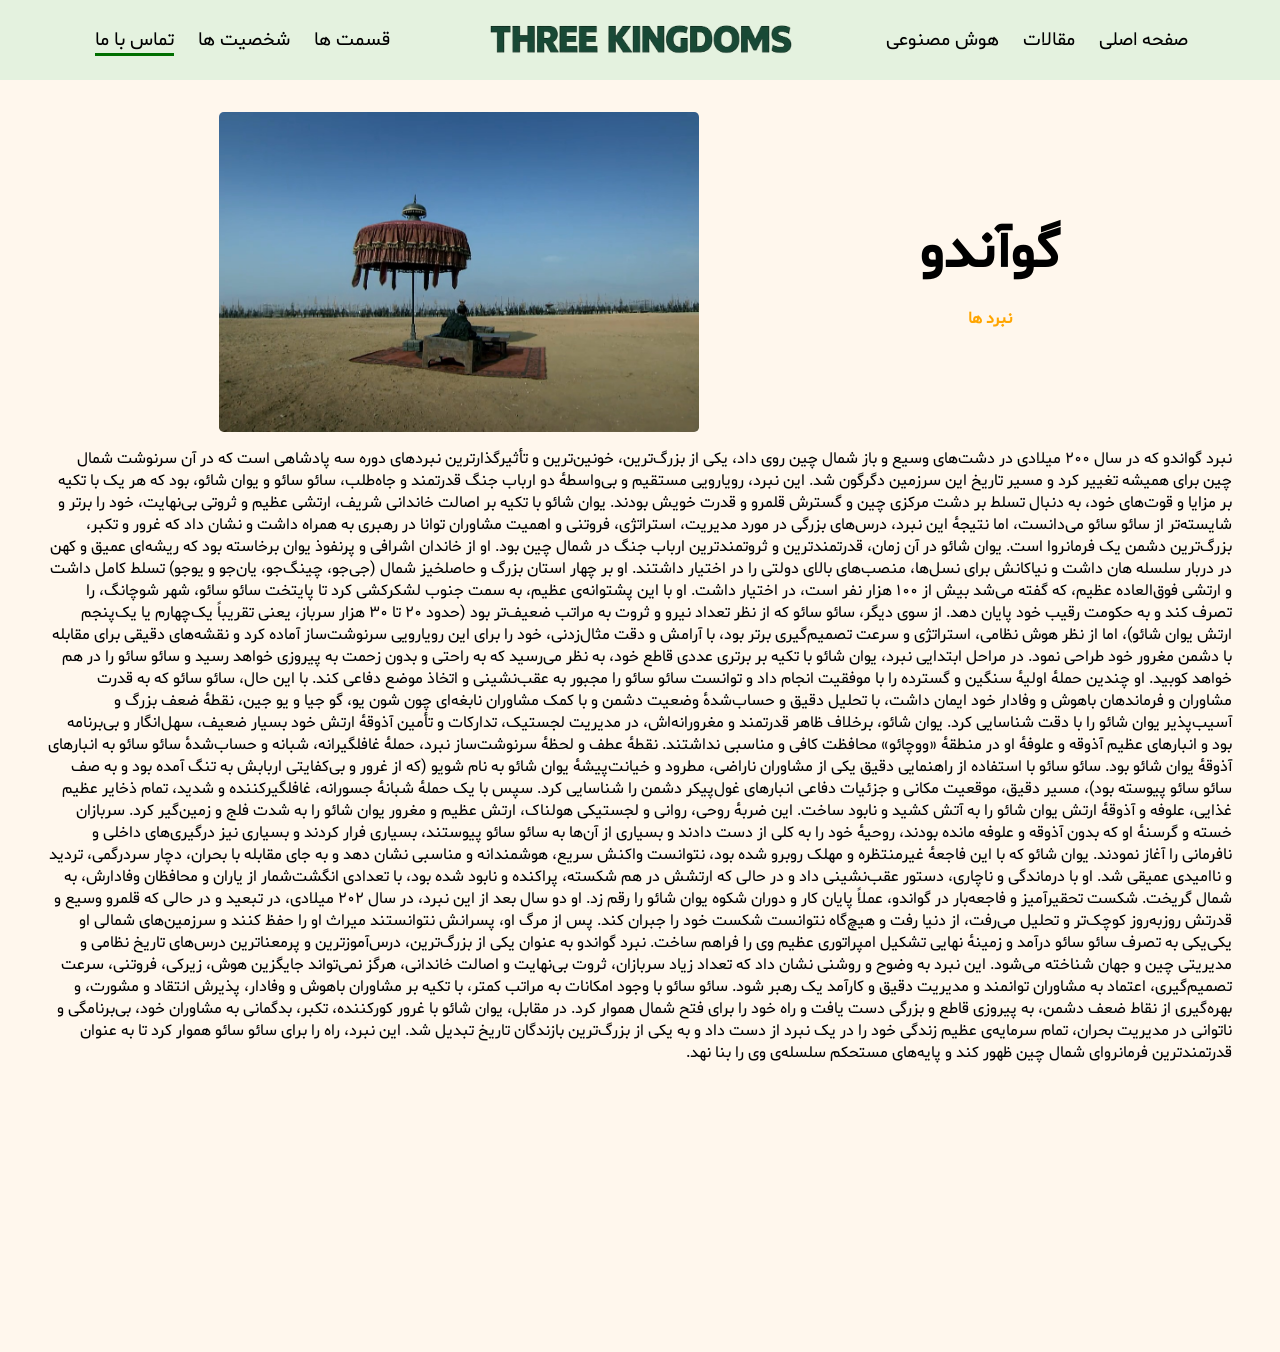
==== commit edcc80f1: "Update guando.html" ====
--- a/article/guando.html
+++ b/article/guando.html
@@ -2,13 +2,13 @@
 <html lang="fa" dir="rtl">
   <head>
     <meta charset="UTF-8" />
-    <link rel="icon" type="image/jpeg" href="./poster/li.png" />
+    <link rel="icon" type="image/jpeg" href="../poster/li.png" />
     <meta name="robots" content="index, follow, max-image-preview:large" />
     <meta name="viewport" content="width=device-width, initial-scale=1.0" />
     <meta name="theme-color" content="rgb(157, 218, 157)" />
     <meta name="description" content="نبرد گواندو" />
     <link rel="stylesheet" href="../style/article.css" />
-    <link rel="canonical" href="https://three-kingdom.ir/article/guando.html" />
+    <link rel="canonical" href="https://three-kingdoms.ir/article/guando.html" />
     <script type="application/ld+json">
       {
         "@context": "https://schema.org",
@@ -249,7 +249,7 @@
 
         <div class="footer-2">
           <div class="footer-2-1">©کلیه حقوق مادی و معنوی سایت محفوظ است.</div>
-          <div class="footer-2-2">ساخته شده توسط محسن فاضلی</div>
+         <div class="footer-2-2">مطالب سایت آمیخته با رمان عاشقانه سه پادشاهی است و محتوای آن از نظر تاریخی تایید نمی شود.ساخته شده توسط محسن فاضلی</div>
         </div>
       </div>
       <div class="footer-picpng">
--- a/style/article.css
+++ b/style/article.css
@@ -18,6 +18,21 @@
 .div {
   background-color: rgb(255, 247, 237);
   position: relative;
+}
+.seo {
+  display: none;
+}
+h2,
+h3 {
+  font-weight: 100;
+  font-size: 1rem;
+}
+.img {
+  position: absolute;
+  inset: 0;
+  width: 100%;
+  height: 100%;
+  object-fit: cover;
 }
 
 .header {
@@ -262,207 +277,36 @@
   top: calc(3.5rem / 2 - 0.5rem);
   transition: all 600ms;
 }
-.main {
-  display: flex;
-  height: calc(100vh - 5rem);
-}
-.main-1 {
-  width: 20%;
-  background: transparent;
-}
-.main-2 {
-  width: 60%;
-  border-left: solid rgb(255, 211, 129) 2px;
-  border-right: solid rgb(255, 211, 129) 2px;
-  display: flex;
-  flex-direction: column;
-  overflow: scroll;
-  position: relative;
-  background-color: rgb(255, 247, 237);
-}
-.main-2::-webkit-scrollbar {
-  display: none;
-}
-.ques {
-  width: 20rem;
-  height: 3.5rem;
-  border: solid orange 1.5px;
-  background-color: #fff0d7;
-  border-radius: 0.7rem;
-  color: rgb(110, 110, 110);
-  padding-right: 3rem;
-  outline: none;
-  font-size: 1.1rem;
-}
-.zhuge {
-  position: absolute;
-  top: 20%;
-  left: 50%;
-  transform: translateX(-50%);
-  font-size: 5rem;
-  color: transparent;
-  background-image: linear-gradient(90deg, orange, rgb(0, 165, 0));
-  font-weight: bolder;
-  background-clip: text;
-}
-.under-zhuge {
-  position: absolute;
-  top: 40%;
-  left: 50%;
-  transform: translateX(-50%);
+.art-hed {
+  display: flex;
+  justify-content: space-evenly;
+  margin-top: 2rem;
+  height: 20rem;
+}
+.art-hed-2 {
+  object-fit: cover;
+  width: 30rem;
+  height: 20rem;
+  border-radius: 0.3rem;
+}
+.art-hed-1 {
+  display: flex;
+  flex-direction: column;
+  height: 100%;
+  justify-content: center;
+  gap: 1rem;
   text-align: center;
-  font-size: 1rem;
-  color: rgb(92, 84, 69);
-}
-.wwe {
-  width: 100%;
-  display: flex;
-  flex-direction: column;
-}
-.input-dad {
-  position: absolute;
-  display: flex;
-  align-items: center;
-  top: 60%;
-  left: 50%;
-  transform: translateX(-50%) translateY(-50%);
-  transition: all 300ms;
-  z-index: 5;
-}
-.send-btn {
-  position: absolute;
-  width: 1.5rem;
-  height: 1.5rem;
-  border-radius: 9999999px;
-  background-color: orange;
-  margin-right: 0.75rem;
-  opacity: 0.5;
-  display: flex;
-  justify-content: center;
-  align-items: center;
-  gap: 0;
-}
-.send-btn:hover {
-  cursor: pointer;
-}
-.one {
-  width: 0.5rem;
-  height: 0.5rem;
-  position: absolute;
-  top: 50%;
-  left: 50%;
-  transform: translateX(-50%) translateY(-50%) rotate(-45deg);
-  border-top: solid white 3px;
-  border-right: solid white 3px;
-  border-top-right-radius: 0.2rem;
-}
-.two {
-  position: absolute;
-  height: 0.8rem;
-  width: 3px;
-  background-color: white;
-  top: 50%;
-  left: 50%;
-  transform: translateX(-40%) translateY(-40%);
-}
-.o1 {
-  opacity: 1;
-}
-.three {
-  width: 0.8rem;
-  height: 0.8rem;
-  border-radius: 9999px;
-  border-top: solid white 3px;
-  border-bottom: solid orange 3px;
-  border-right: solid white 3px;
-  border-left: solid orange 3px;
-  animation: ani 800ms infinite linear;
-}
-.ani {
-  animation: ani 800ms infinite linear;
-}
-.bottom {
-  top: 92%;
-  transition: all 300ms;
-  position: fixed;
-}
-.jale {
-  position: fixed;
-  width: 100%;
-  bottom: 0;
-  height: 6rem;
-  background-image: linear-gradient(
-    180deg,
-    transparent 0%,
-    rgb(255, 247, 237) 50%
-  );
-}
-.u {
-  position: absolute;
-  bottom: -1rem;
-  font-size: 0.6rem;
-  right: 50%;
-  transform: translateX(50%);
-}
-.right {
-  width: fit-content;
-  max-width: 12rem;
-  word-wrap: break-word;
-  text-align: start;
-  height: auto;
-  padding: 0.4rem;
-  margin-right: 2rem;
-  margin-top: 2rem;
-  border-radius: 0.7rem;
-  background-color: #7dc27d;
-  color: rgb(255, 255, 255);
-}
-.left {
-  width: fit-content;
-  max-width: 60%;
-  word-wrap: break-word;
-  text-align: start;
-  height: auto;
-  padding: 0.4rem;
-  margin-left: 2rem;
-  margin-top: 2rem;
-  align-self: flex-end;
-}
-.pending {
-  padding: 0;
-  width: 0.5rem;
-  height: 0.5rem;
-  border-radius: 9999px;
-  background-color: #7dc27d;
-  animation: pend 1500ms infinite linear;
-}
-.spy {
-  width: 100%;
-  min-height: 10rem;
-}
-@keyframes ani {
-  0% {
-    rotate: 0;
-  }
-  100% {
-    rotate: 360deg;
-  }
-}
-@keyframes pend {
-  0% {
-    background-color: #7dc27d;
-    scale: 1;
-  }
-  50% {
-    background-color: #007400;
-    scale: 2;
-  }
-  100% {
-    background-color: #7dc27d;
-    scale: 1;
-  }
-}
-
+}
+.art-hed-1-1 {
+  font-size: 3.5rem;
+}
+.art-hed-1-2 {
+  color: orange;
+  font-weight: 900;
+}
+.art-body {
+  margin: 1rem 3rem 2rem 3rem;
+}
 @media all and (max-width: 500px) {
   .header {
     justify-content: center;
@@ -508,55 +352,33 @@
     left: 0;
     top: 13rem;
   }
-  .main-1 {
-    display: none;
-  }
-  .main-2 {
-    width: 100%;
-    border: none;
-  }
-  .zhuge {
+  .art-hed {
+    flex-direction: column-reverse;
+    height: auto;
+    align-items: center;
+  }
+  .art-hed-2 {
+    width: 24rem;
+    height: 16rem;
+  }
+  .art-body {
+    margin: 1rem 1rem 2rem 1rem;
+    text-align: center;
+    font-size: 0.9rem;
+  }
+  .art-hed-1-1 {
     font-size: 3rem;
   }
-  .ques {
-    width: 15rem;
-  }
-  .u {
-    font-size: 0.4rem;
-  }
-  .right {
-    margin-right: 1rem;
-    margin-top: 1rem;
-  }
-  .left {
-    margin-left: 1rem;
-    margin-top: 1rem;
-
-    max-width: 90%;
-  }
-  .under-zhuge {
-    top: 35%;
-    width: 80%;
-  }
-}
-body::-webkit-scrollbar {
-  display: none;
-}
-.hidden {
-  display: none;
-}
-.seo {
-  display: none;
-}
-h2,
-h3 {
-  font-weight: 100;
-  font-size: 1rem;
-}
-.img {
-  position: absolute;
-  inset: 0;
-  width: 100%;
-  height: 100%;
-  object-fit: cover;
-}
+}
+.sh {
+  color: orange;
+  text-decoration: underline;
+  margin: 0 0.1rem 0 0.1rem;
+}
+.h-head {
+  display: flex;
+  justify-content: center;
+  align-items: center;
+  padding: 1rem 0 1rem 0;
+  color: orange;
+}
